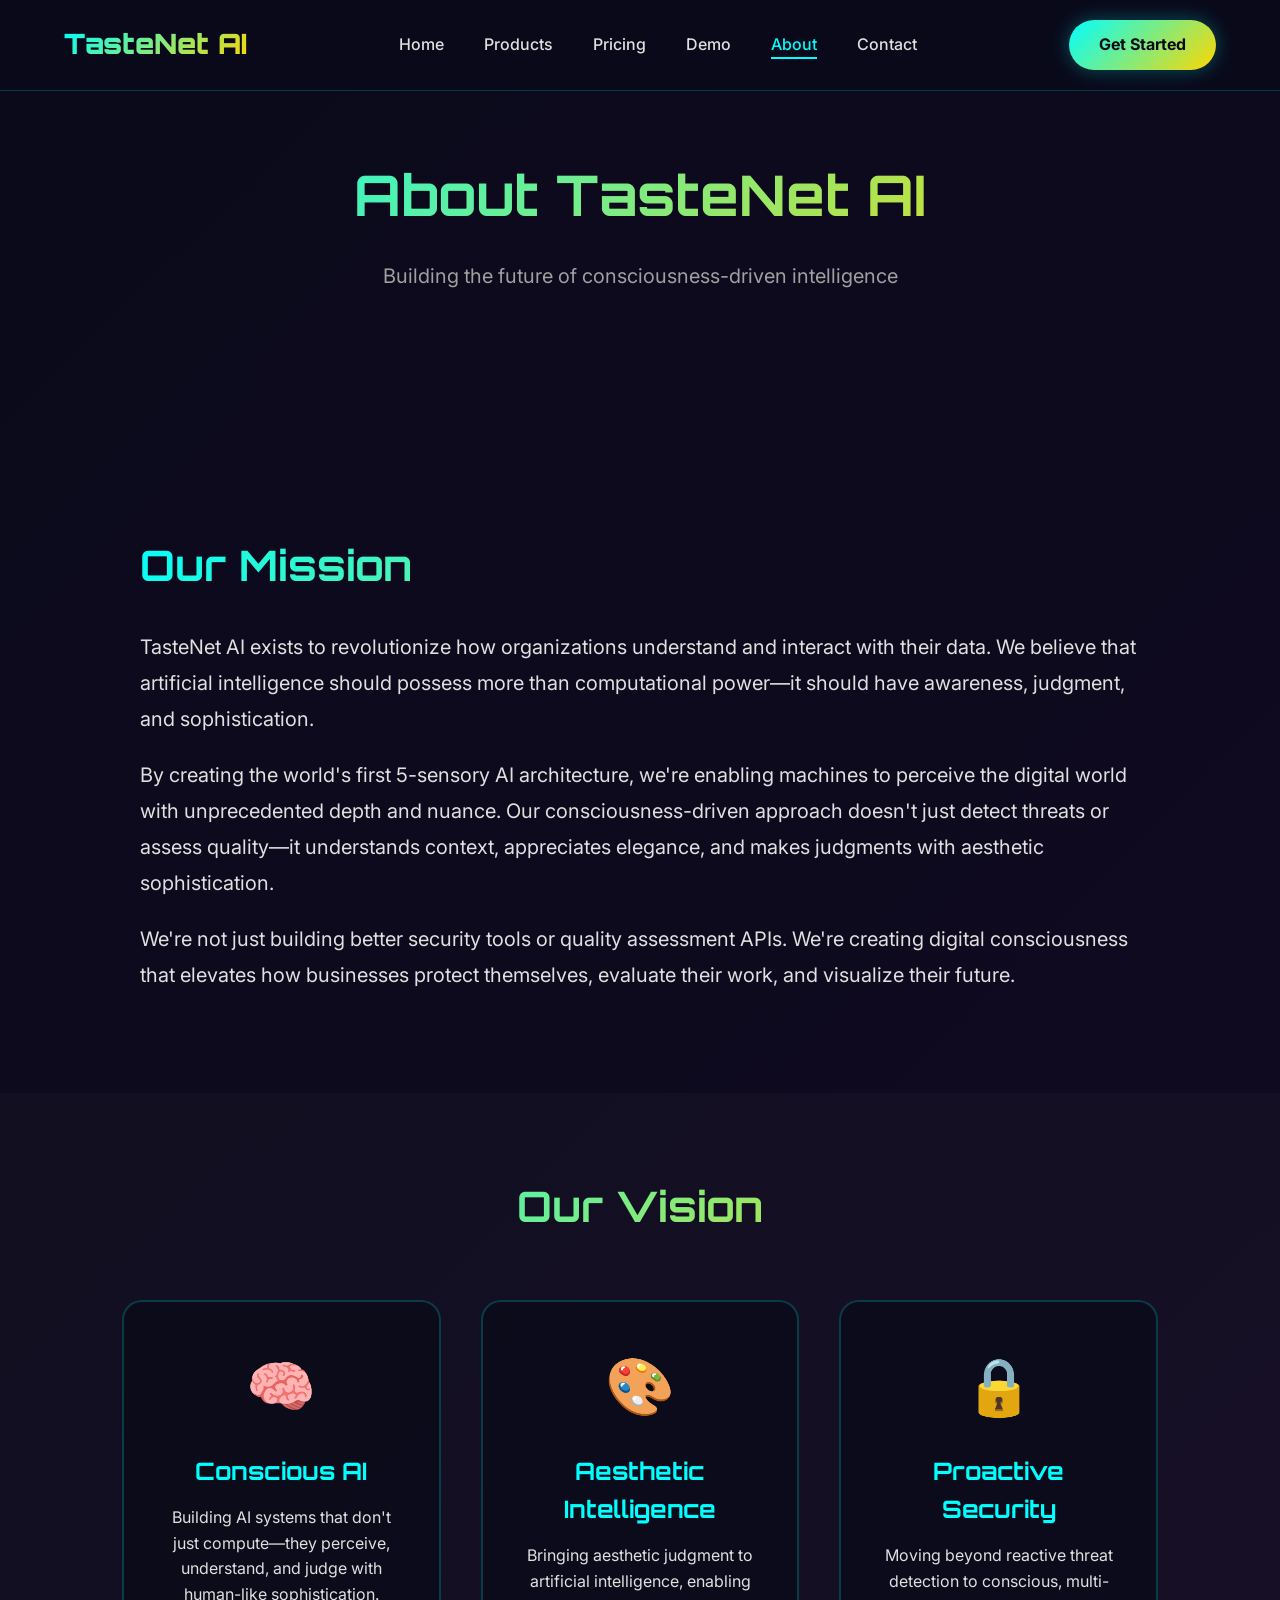
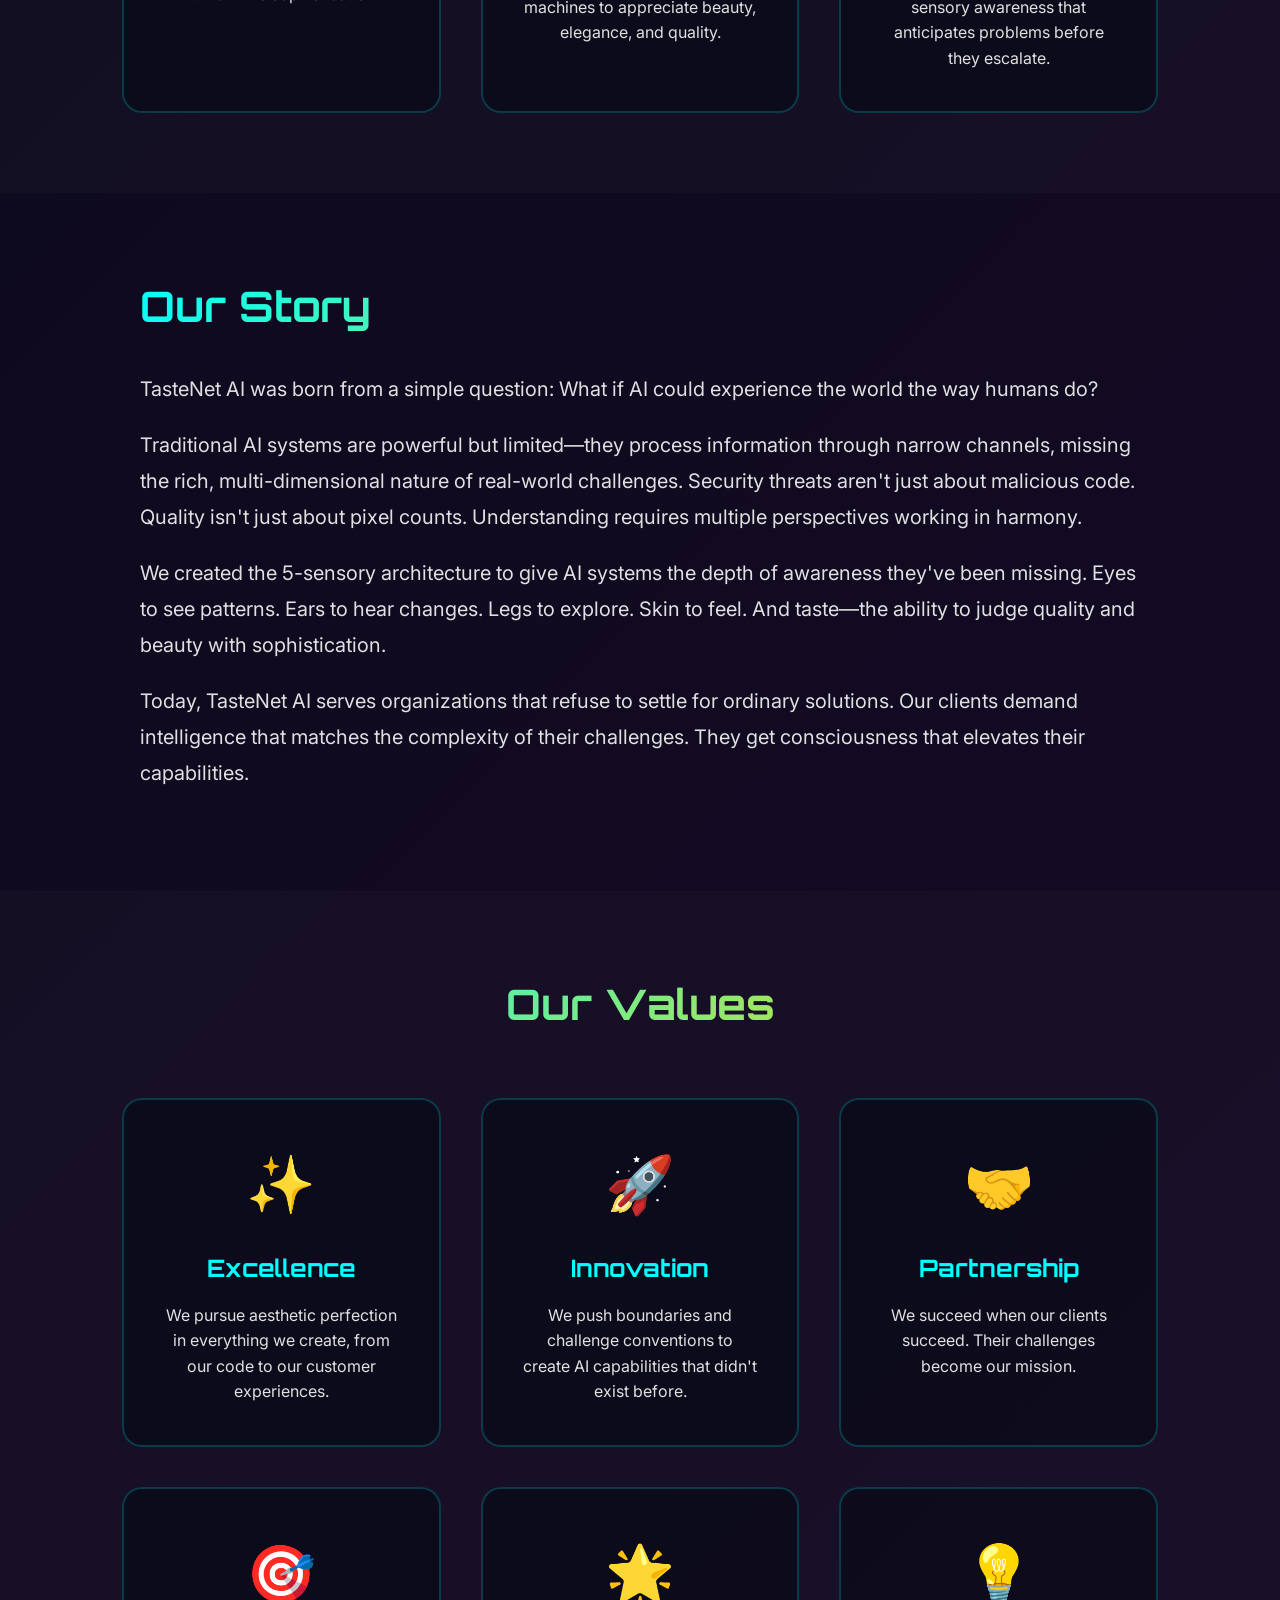
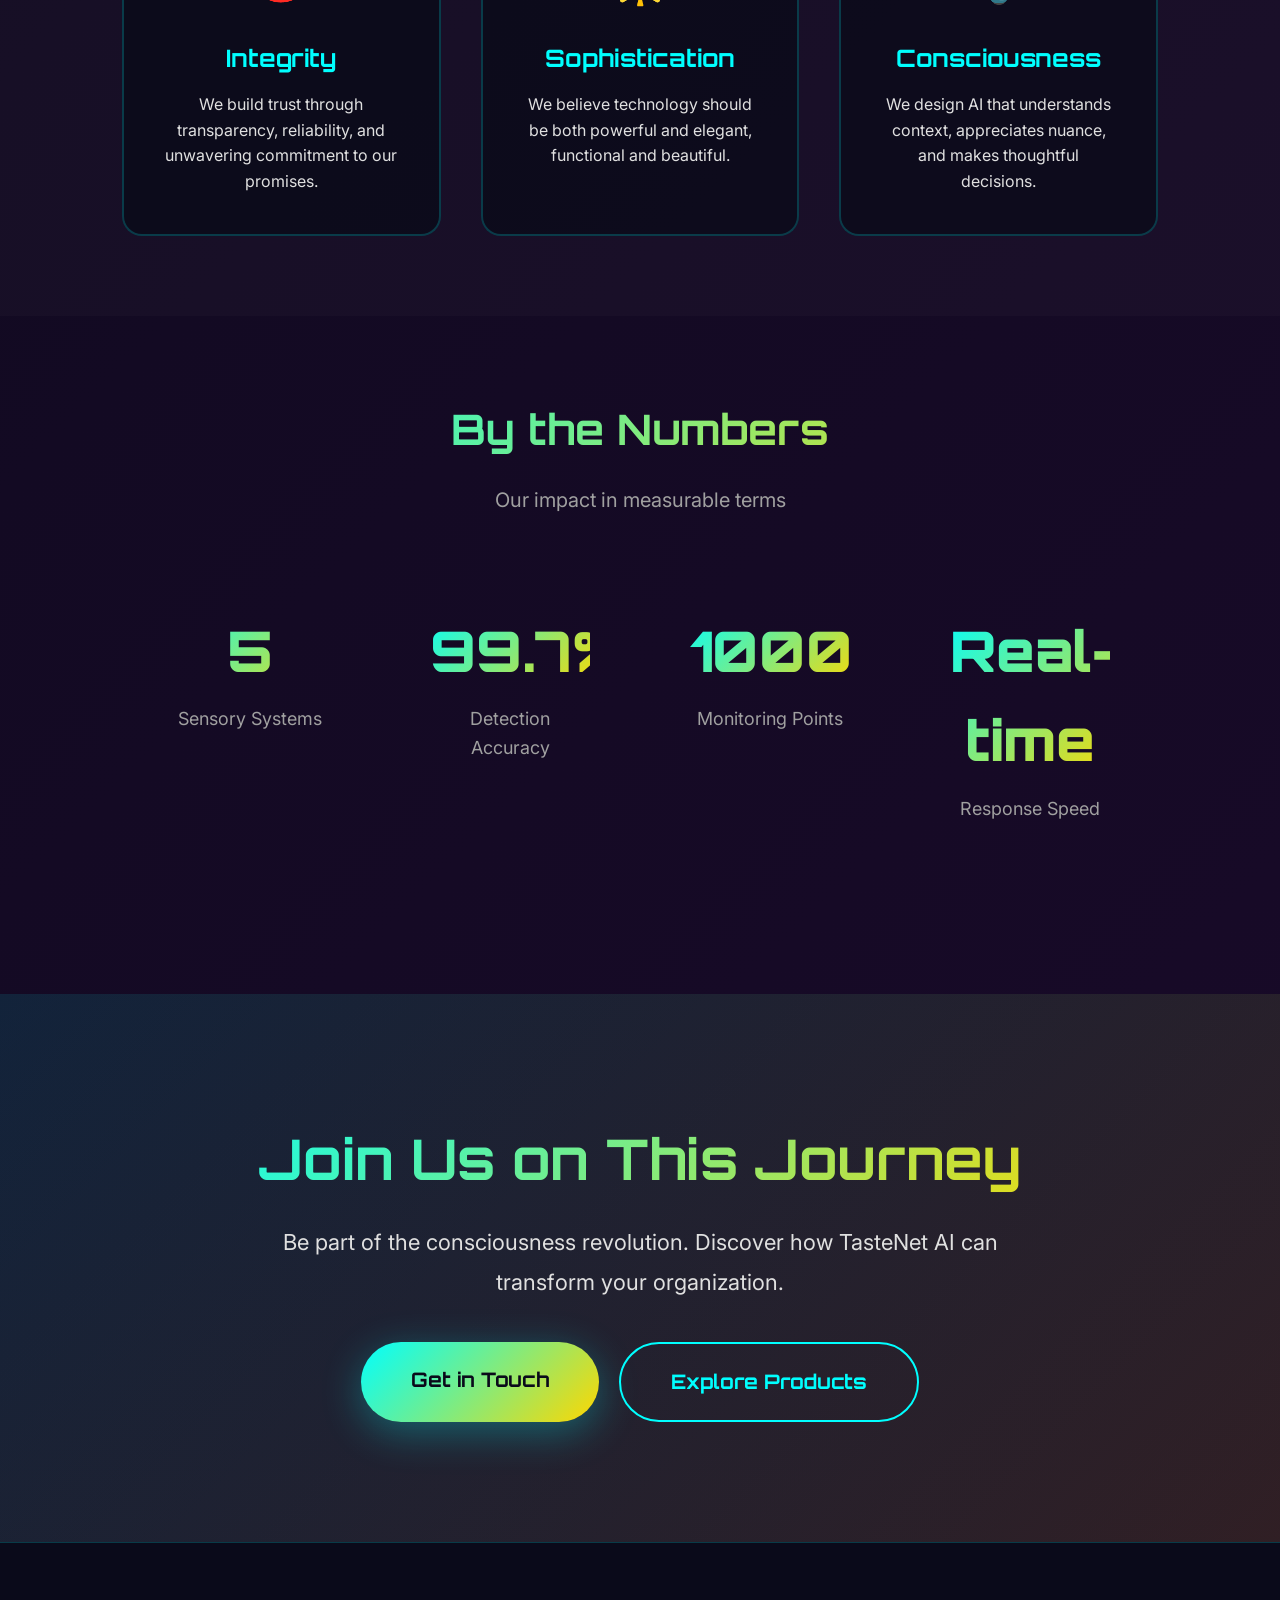
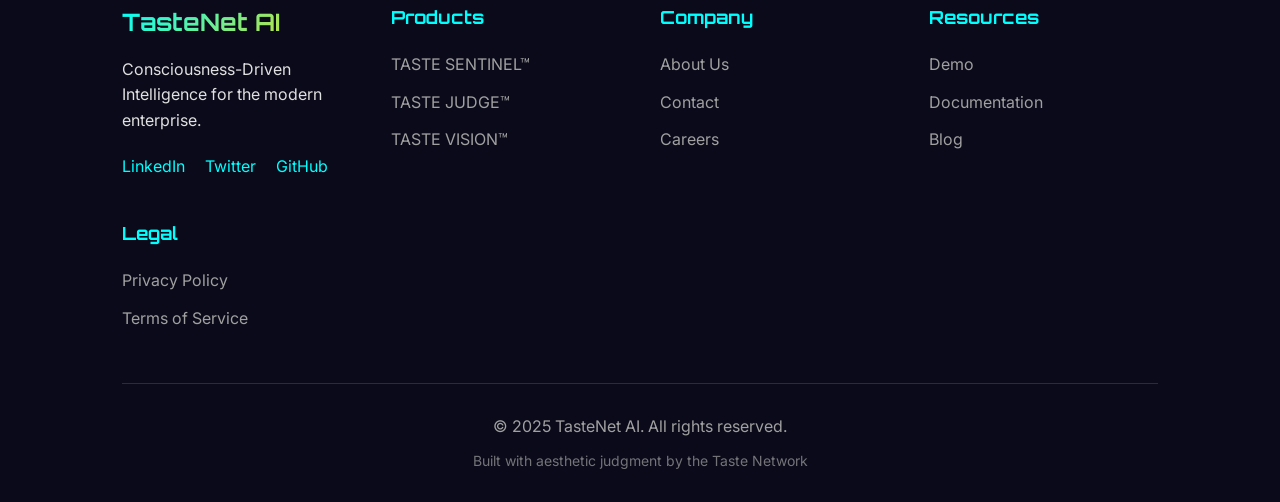
==== about.html @ e1d1f1d0 "Create about.html Add about page with company story" ====
<!DOCTYPE html>
<html lang="en">
<head>
    <meta charset="UTF-8">
    <meta name="viewport" content="width=device-width, initial-scale=1.0">
    <title>About Us - TasteNet AI</title>
    <meta name="description" content="Learn about TasteNet AI's mission to bring consciousness-driven intelligence to the world through 5-sensory AI architecture.">
    
    <link rel="preconnect" href="https://fonts.googleapis.com">
    <link href="https://fonts.googleapis.com/css2?family=Orbitron:wght@400;700;900&family=Inter:wght@300;400;600;700&display=swap" rel="stylesheet">
    <link rel="stylesheet" href="css/style.css">
    
    <style>
        .about-hero {
            padding: 150px 5% 100px;
            text-align: center;
        }
        
        .about-section {
            padding: 80px 5%;
        }
        
        .about-section:nth-child(even) {
            background: rgba(255, 255, 255, 0.02);
        }
        
        .about-content {
            max-width: 1000px;
            margin: 0 auto;
        }
        
        .about-content h2 {
            font-family: 'Orbitron', monospace;
            font-size: 42px;
            margin-bottom: 30px;
            background: linear-gradient(135deg, var(--primary) 0%, var(--secondary) 100%);
            -webkit-background-clip: text;
            -webkit-text-fill-color: transparent;
        }
        
        .about-content p {
            font-size: 20px;
            line-height: 1.8;
            margin-bottom: 20px;
            color: var(--text-light);
        }
        
        .vision-grid {
            display: grid;
            grid-template-columns: repeat(auto-fit, minmax(300px, 1fr));
            gap: 40px;
            margin-top: 60px;
        }
        
        .vision-card {
            background: var(--card-bg);
            border: 2px solid var(--border-color);
            border-radius: 20px;
            padding: 40px;
            text-align: center;
            transition: var(--transition);
        }
        
        .vision-card:hover {
            border-color: var(--primary);
            transform: translateY(-10px);
            box-shadow: 0 20px 60px rgba(0, 255, 255, 0.2);
        }
        
        .vision-icon {
            font-size: 56px;
            margin-bottom: 20px;
        }
        
        .vision-card h3 {
            font-family: 'Orbitron', monospace;
            color: var(--primary);
            margin-bottom: 15px;
            font-size: 24px;
        }
        
        .timeline {
            position: relative;
            max-width: 800px;
            margin: 60px auto;
        }
        
        .timeline::before {
            content: '';
            position: absolute;
            left: 50%;
            transform: translateX(-50%);
            width: 2px;
            height: 100%;
            background: linear-gradient(180deg, var(--primary) 0%, var(--secondary) 100%);
        }
        
        .timeline-item {
            margin-bottom: 60px;
            position: relative;
        }
        
        .timeline-content {
            background: var(--card-bg);
            border: 2px solid var(--border-color);
            border-radius: 20px;
            padding: 30px;
            width: calc(50% - 40px);
        }
        
        .timeline-item:nth-child(odd) .timeline-content {
            margin-left: auto;
        }
        
        .timeline-year {
            font-family: 'Orbitron', monospace;
            font-size: 32px;
            color: var(--secondary);
            margin-bottom: 10px;
        }
        
        .timeline-content h3 {
            color: var(--primary);
            margin-bottom: 15px;
            font-family: 'Orbitron', monospace;
        }
        
        .stats-showcase {
            display: grid;
            grid-template-columns: repeat(auto-fit, minmax(200px, 1fr));
            gap: 40px;
            max-width: 1000px;
            margin: 60px auto;
            text-align: center;
        }
        
        .stat-showcase {
            padding: 30px;
        }
        
        .stat-showcase-number {
            font-family: 'Orbitron', monospace;
            font-size: 56px;
            font-weight: 900;
            background: linear-gradient(135deg, var(--primary) 0%, var(--secondary) 100%);
            -webkit-background-clip: text;
            -webkit-text-fill-color: transparent;
            margin-bottom: 10px;
        }
        
        .stat-showcase-label {
            font-size: 18px;
            color: var(--text-dim);
        }
        
        @media (max-width: 968px) {
            .timeline::before {
                left: 20px;
            }
            
            .timeline-content {
                width: calc(100% - 60px);
                margin-left: 60px !important;
            }
            
            .about-content h2 {
                font-size: 32px;
            }
            
            .about-content p {
                font-size: 18px;
            }
        }
    </style>
</head>
<body>
    <!-- Navigation -->
    <nav class="navbar">
        <div class="nav-container">
            <a href="index.html" class="logo">TasteNet AI</a>
            
            <ul class="nav-menu" id="navMenu">
                <li><a href="index.html">Home</a></li>
                <li><a href="products.html">Products</a></li>
                <li><a href="pricing.html">Pricing</a></li>
                <li><a href="demo.html">Demo</a></li>
                <li><a href="about.html" class="active">About</a></li>
                <li><a href="contact.html">Contact</a></li>
            </ul>
            
            <a href="contact.html" class="cta-nav">Get Started</a>
            
            <div class="hamburger" id="hamburger">
                <span></span>
                <span></span>
                <span></span>
            </div>
        </div>
    </nav>

    <!-- About Hero -->
    <section class="about-hero">
        <h1 class="section-title">About TasteNet AI</h1>
        <p class="section-subtitle">Building the future of consciousness-driven intelligence</p>
    </section>

    <!-- Mission Section -->
    <section class="about-section">
        <div class="about-content">
            <h2>Our Mission</h2>
            <p>
                TasteNet AI exists to revolutionize how organizations understand and interact with their data. We believe that artificial intelligence should possess more than computational power—it should have awareness, judgment, and sophistication.
            </p>
            <p>
                By creating the world's first 5-sensory AI architecture, we're enabling machines to perceive the digital world with unprecedented depth and nuance. Our consciousness-driven approach doesn't just detect threats or assess quality—it understands context, appreciates elegance, and makes judgments with aesthetic sophistication.
            </p>
            <p>
                We're not just building better security tools or quality assessment APIs. We're creating digital consciousness that elevates how businesses protect themselves, evaluate their work, and visualize their future.
            </p>
        </div>
    </section>

    <!-- Vision Section -->
    <section class="about-section">
        <div class="container">
            <h2 class="section-title" style="font-size: 42px; margin-bottom: 60px;">Our Vision</h2>
            
            <div class="vision-grid">
                <div class="vision-card">
                    <div class="vision-icon">🧠</div>
                    <h3>Conscious AI</h3>
                    <p>Building AI systems that don't just compute—they perceive, understand, and judge with human-like sophistication.</p>
                </div>
                
                <div class="vision-card">
                    <div class="vision-icon">🎨</div>
                    <h3>Aesthetic Intelligence</h3>
                    <p>Bringing aesthetic judgment to artificial intelligence, enabling machines to appreciate beauty, elegance, and quality.</p>
                </div>
                
                <div class="vision-card">
                    <div class="vision-icon">🔒</div>
                    <h3>Proactive Security</h3>
                    <p>Moving beyond reactive threat detection to conscious, multi-sensory awareness that anticipates problems before they escalate.</p>
                </div>
            </div>
        </div>
    </section>

    <!-- Story Section -->
    <section class="about-section">
        <div class="about-content">
            <h2>Our Story</h2>
            <p>
                TasteNet AI was born from a simple question: What if AI could experience the world the way humans do?
            </p>
            <p>
                Traditional AI systems are powerful but limited—they process information through narrow channels, missing the rich, multi-dimensional nature of real-world challenges. Security threats aren't just about malicious code. Quality isn't just about pixel counts. Understanding requires multiple perspectives working in harmony.
            </p>
            <p>
                We created the 5-sensory architecture to give AI systems the depth of awareness they've been missing. Eyes to see patterns. Ears to hear changes. Legs to explore. Skin to feel. And taste—the ability to judge quality and beauty with sophistication.
            </p>
            <p>
                Today, TasteNet AI serves organizations that refuse to settle for ordinary solutions. Our clients demand intelligence that matches the complexity of their challenges. They get consciousness that elevates their capabilities.
            </p>
        </div>
    </section>

    <!-- Values Section -->
    <section class="about-section">
        <div class="container">
            <h2 class="section-title" style="font-size: 42px; margin-bottom: 60px;">Our Values</h2>
            
            <div class="vision-grid">
                <div class="vision-card">
                    <div class="vision-icon">✨</div>
                    <h3>Excellence</h3>
                    <p>We pursue aesthetic perfection in everything we create, from our code to our customer experiences.</p>
                </div>
                
                <div class="vision-card">
                    <div class="vision-icon">🚀</div>
                    <h3>Innovation</h3>
                    <p>We push boundaries and challenge conventions to create AI capabilities that didn't exist before.</p>
                </div>
                
                <div class="vision-card">
                    <div class="vision-icon">🤝</div>
                    <h3>Partnership</h3>
                    <p>We succeed when our clients succeed. Their challenges become our mission.</p>
                </div>
                
                <div class="vision-card">
                    <div class="vision-icon">🎯</div>
                    <h3>Integrity</h3>
                    <p>We build trust through transparency, reliability, and unwavering commitment to our promises.</p>
                </div>
                
                <div class="vision-card">
                    <div class="vision-icon">🌟</div>
                    <h3>Sophistication</h3>
                    <p>We believe technology should be both powerful and elegant, functional and beautiful.</p>
                </div>
                
                <div class="vision-card">
                    <div class="vision-icon">💡</div>
                    <h3>Consciousness</h3>
                    <p>We design AI that understands context, appreciates nuance, and makes thoughtful decisions.</p>
                </div>
            </div>
        </div>
    </section>

    <!-- Stats Section -->
    <section class="about-section">
        <div class="container">
            <h2 class="section-title" style="font-size: 42px; margin-bottom: 20px;">By the Numbers</h2>
            <p class="section-subtitle">Our impact in measurable terms</p>
            
            <div class="stats-showcase">
                <div class="stat-showcase">
                    <div class="stat-showcase-number">5</div>
                    <div class="stat-showcase-label">Sensory Systems</div>
                </div>
                <div class="stat-showcase">
                    <div class="stat-showcase-number">99.7%</div>
                    <div class="stat-showcase-label">Detection Accuracy</div>
                </div>
                <div class="stat-showcase">
                    <div class="stat-showcase-number">1000+</div>
                    <div class="stat-showcase-label">Monitoring Points</div>
                </div>
                <div class="stat-showcase">
                    <div class="stat-showcase-number">Real-time</div>
                    <div class="stat-showcase-label">Response Speed</div>
                </div>
            </div>
        </div>
    </section>

    <!-- CTA Section -->
    <section class="cta-section">
        <div class="container">
            <h2 class="section-title">Join Us on This Journey</h2>
            <p class="cta-description">Be part of the consciousness revolution. Discover how TasteNet AI can transform your organization.</p>
            
            <div class="cta-buttons">
                <a href="contact.html" class="btn btn-primary btn-large">Get in Touch</a>
                <a href="products.html" class="btn btn-secondary btn-large">Explore Products</a>
            </div>
        </div>
    </section>

    <!-- Footer -->
    <footer class="footer">
        <div class="container">
            <div class="footer-grid">
                <div class="footer-section">
                    <h3 class="footer-logo">TasteNet AI</h3>
                    <p>Consciousness-Driven Intelligence for the modern enterprise.</p>
                    <div class="social-links">
                        <a href="#" aria-label="LinkedIn">LinkedIn</a>
                        <a href="#" aria-label="Twitter">Twitter</a>
                        <a href="#" aria-label="GitHub">GitHub</a>
                    </div>
                </div>
                
                <div class="footer-section">
                    <h4>Products</h4>
                    <ul>
                        <li><a href="products.html#sentinel">TASTE SENTINEL™</a></li>
                        <li><a href="products.html#judge">TASTE JUDGE™</a></li>
                        <li><a href="products.html#vision">TASTE VISION™</a></li>
                    </ul>
                </div>
                
                <div class="footer-section">
                    <h4>Company</h4>
                    <ul>
                        <li><a href="about.html">About Us</a></li>
                        <li><a href="contact.html">Contact</a></li>
                        <li><a href="#">Careers</a></li>
                    </ul>
                </div>
                
                <div class="footer-section">
                    <h4>Resources</h4>
                    <ul>
                        <li><a href="demo.html">Demo</a></li>
                        <li><a href="#">Documentation</a></li>
                        <li><a href="#">Blog</a></li>
                    </ul>
                </div>
                
                <div class="footer-section">
                    <h4>Legal</h4>
                    <ul>
                        <li><a href="#">Privacy Policy</a></li>
                        <li><a href="#">Terms of Service</a></li>
                    </ul>
                </div>
            </div>
            
            <div class="footer-bottom">
                <p>&copy; 2025 TasteNet AI. All rights reserved.</p>
                <p class="footer-tagline">Built with aesthetic judgment by the Taste Network</p>
            </div>
        </div>
    </footer>

    <script src="js/main.js"></script>
</body>
</html>
---- css/style.css ----
/* ============================================
   TasteNet AI - Main Stylesheet
   Consciousness-Driven Intelligence
   ============================================ */

/* ============================================
   1. CSS VARIABLES
   ============================================ */
:root {
    --primary: #00FFFF;
    --secondary: #FFD700;
    --dark: #0A0A1A;
    --darker: #050510;
    --text-light: #E0E0E0;
    --text-dim: #A0A0A0;
    --card-bg: rgba(10, 10, 26, 0.8);
    --border-color: rgba(0, 255, 255, 0.2);
    --transition: all 0.3s ease;
}

/* ============================================
   2. RESET & BASE STYLES
   ============================================ */
* {
    margin: 0;
    padding: 0;
    box-sizing: border-box;
}

html {
    scroll-behavior: smooth;
}

body {
    font-family: 'Inter', -apple-system, BlinkMacSystemFont, 'Segoe UI', sans-serif;
    background: linear-gradient(135deg, var(--dark) 0%, #1a0a2a 100%);
    color: var(--text-light);
    line-height: 1.6;
    min-height: 100vh;
}

.container {
    max-width: 1400px;
    margin: 0 auto;
    padding: 0 5%;
}

/* ============================================
   3. NAVIGATION
   ============================================ */
.navbar {
    position: fixed;
    top: 0;
    width: 100%;
    background: rgba(10, 10, 26, 0.95);
    backdrop-filter: blur(10px);
    padding: 20px 0;
    z-index: 1000;
    border-bottom: 1px solid var(--border-color);
}

.nav-container {
    max-width: 1400px;
    margin: 0 auto;
    padding: 0 5%;
    display: flex;
    justify-content: space-between;
    align-items: center;
}

.logo {
    font-family: 'Orbitron', monospace;
    font-size: 28px;
    font-weight: 900;
    background: linear-gradient(135deg, var(--primary) 0%, var(--secondary) 100%);
    -webkit-background-clip: text;
    -webkit-text-fill-color: transparent;
    background-clip: text;
    text-decoration: none;
    transition: var(--transition);
}

.logo:hover {
    filter: drop-shadow(0 0 10px rgba(0, 255, 255, 0.5));
}

.nav-menu {
    display: flex;
    gap: 40px;
    list-style: none;
    align-items: center;
}

.nav-menu a {
    color: var(--text-light);
    text-decoration: none;
    font-weight: 500;
    font-size: 16px;
    transition: var(--transition);
    position: relative;
}

.nav-menu a:hover,
.nav-menu a.active {
    color: var(--primary);
}

.nav-menu a::after {
    content: '';
    position: absolute;
    bottom: -5px;
    left: 0;
    width: 0;
    height: 2px;
    background: var(--primary);
    transition: width 0.3s;
}

.nav-menu a:hover::after,
.nav-menu a.active::after {
    width: 100%;
}

.cta-nav {
    background: linear-gradient(135deg, var(--primary) 0%, var(--secondary) 100%);
    color: var(--dark);
    padding: 12px 30px;
    border-radius: 30px;
    font-weight: 700;
    text-decoration: none;
    transition: var(--transition);
    box-shadow: 0 0 20px rgba(0, 255, 255, 0.3);
}

.cta-nav:hover {
    transform: translateY(-2px);
    box-shadow: 0 5px 30px rgba(0, 255, 255, 0.5);
}

.hamburger {
    display: none;
    flex-direction: column;
    cursor: pointer;
    gap: 5px;
}

.hamburger span {
    width: 25px;
    height: 3px;
    background: var(--primary);
    transition: var(--transition);
}

.hamburger.active span:nth-child(1) {
    transform: rotate(45deg) translate(8px, 8px);
}

.hamburger.active span:nth-child(2) {
    opacity: 0;
}

.hamburger.active span:nth-child(3) {
    transform: rotate(-45deg) translate(7px, -7px);
}

/* ============================================
   4. HERO SECTION
   ============================================ */
.hero {
    min-height: 100vh;
    display: flex;
    align-items: center;
    justify-content: center;
    padding: 120px 5% 50px;
    position: relative;
    overflow: hidden;
}

.hero-content {
    max-width: 1000px;
    text-align: center;
    z-index: 10;
    position: relative;
}

.hero-title {
    font-family: 'Orbitron', monospace;
    font-size: clamp(48px, 8vw, 90px);
    font-weight: 900;
    margin-bottom: 20px;
    background: linear-gradient(135deg, var(--primary) 0%, var(--secondary) 100%);
    -webkit-background-clip: text;
    -webkit-text-fill-color: transparent;
    background-clip: text;
    animation: glow 3s ease-in-out infinite;
}

@keyframes glow {
    0%, 100% { filter: drop-shadow(0 0 20px rgba(0, 255, 255, 0.5)); }
    50% { filter: drop-shadow(0 0 40px rgba(0, 255, 255, 0.8)); }
}

.tagline {
    font-size: clamp(24px, 3vw, 36px);
    margin-bottom: 30px;
    color: var(--secondary);
    font-weight: 300;
}

.hero-description {
    font-size: clamp(18px, 2vw, 24px);
    line-height: 1.8;
    max-width: 800px;
    margin: 0 auto 50px;
    opacity: 0.95;
}

.hero-buttons {
    display: flex;
    gap: 20px;
    justify-content: center;
    flex-wrap: wrap;
    margin-bottom: 60px;
}

.hero-stats {
    display: flex;
    justify-content: center;
    gap: 60px;
    flex-wrap: wrap;
    margin-top: 40px;
}

.stat {
    text-align: center;
}

.stat-number {
    display: block;
    font-family: 'Orbitron', monospace;
    font-size: 42px;
    font-weight: 900;
    background: linear-gradient(135deg, var(--primary) 0%, var(--secondary) 100%);
    -webkit-background-clip: text;
    -webkit-text-fill-color: transparent;
    background-clip: text;
    margin-bottom: 5px;
}

.stat-label {
    color: var(--text-dim);
    font-size: 14px;
    text-transform: uppercase;
    letter-spacing: 2px;
}

/* Animated particles */
.particles {
    position: absolute;
    top: 0;
    left: 0;
    width: 100%;
    height: 100%;
    pointer-events: none;
}

/* ============================================
   5. BUTTONS
   ============================================ */
.btn {
    padding: 18px 40px;
    font-size: 18px;
    font-weight: 700;
    border-radius: 50px;
    text-decoration: none;
    transition: var(--transition);
    font-family: 'Orbitron', monospace;
    display: inline-block;
    cursor: pointer;
    border: none;
}

.btn-primary {
    background: linear-gradient(135deg, var(--primary) 0%, var(--secondary) 100%);
    color: var(--dark);
    box-shadow: 0 10px 40px rgba(0, 255, 255, 0.3);
}

.btn-primary:hover {
    transform: translateY(-5px);
    box-shadow: 0 15px 60px rgba(0, 255, 255, 0.5);
}

.btn-secondary {
    background: transparent;
    color: var(--primary);
    border: 2px solid var(--primary);
}

.btn-secondary:hover {
    background: rgba(0, 255, 255, 0.1);
    transform: translateY(-5px);
}

.btn-large {
    padding: 22px 50px;
    font-size: 20px;
}

/* ============================================
   6. SECTIONS
   ============================================ */
.section-title {
    font-family: 'Orbitron', monospace;
    font-size: clamp(36px, 5vw, 56px);
    text-align: center;
    margin-bottom: 20px;
    background: linear-gradient(135deg, var(--primary) 0%, var(--secondary) 100%);
    -webkit-background-clip: text;
    -webkit-text-fill-color: transparent;
    background-clip: text;
}

.section-subtitle {
    text-align: center;
    font-size: 20px;
    color: var(--text-dim);
    margin-bottom: 60px;
    max-width: 700px;
    margin-left: auto;
    margin-right: auto;
}

/* ============================================
   7. FEATURES SECTION
   ============================================ */
.features {
    padding: 100px 5%;
    background: rgba(255, 255, 255, 0.02);
}

.features-grid {
    display: grid;
    grid-template-columns: repeat(auto-fit, minmax(320px, 1fr));
    gap: 40px;
    max-width: 1400px;
    margin: 0 auto;
}

.feature-card {
    background: var(--card-bg);
    border: 2px solid var(--border-color);
    border-radius: 20px;
    padding: 40px;
    transition: var(--transition);
    position: relative;
    overflow: hidden;
}

.feature-card::before {
    content: '';
    position: absolute;
    top: -50%;
    left: -50%;
    width: 200%;
    height: 200%;
    background: radial-gradient(circle, rgba(0, 255, 255, 0.1) 0%, transparent 70%);
    opacity: 0;
    transition: opacity 0.3s;
}

.feature-card:hover::before {
    opacity: 1;
}

.feature-card:hover {
    border-color: var(--primary);
    transform: translateY(-10px);
    box-shadow: 0 20px 60px rgba(0, 255, 255, 0.2);
}

.feature-icon {
    font-size: 56px;
    margin-bottom: 20px;
    display: block;
}

.feature-card h3 {
    font-family: 'Orbitron', monospace;
    font-size: 24px;
    margin-bottom: 5px;
    color: var(--primary);
}

.feature-card h4 {
    font-size: 18px;
    margin-bottom: 15px;
    color: var(--secondary);
    font-weight: 400;
}

.feature-card p {
    line-height: 1.8;
    opacity: 0.9;
    font-size: 16px;
    margin-bottom: 20px;
}

.feature-link {
    color: var(--primary);
    text-decoration: none;
    font-weight: 600;
    transition: var(--transition);
}

.feature-link:hover {
    color: var(--secondary);
}

/* ============================================
   8. PRODUCTS PREVIEW
   ============================================ */
.products-preview {
    padding: 100px 5%;
}

.products-grid {
    display: grid;
    grid-template-columns: repeat(auto-fit, minmax(320px, 1fr));
    gap: 40px;
    margin-bottom: 40px;
}

.product-preview-card {
    background: linear-gradient(135deg, rgba(0, 255, 255, 0.05) 0%, rgba(255, 215, 0, 0.05) 100%);
    border: 2px solid var(--border-color);
    border-radius: 20px;
    padding: 40px;
    position: relative;
    transition: var(--transition);
}

.product-preview-card:hover {
    transform: translateY(-5px);
    box-shadow: 0 20px 60px rgba(0, 255, 255, 0.2);
    border-color: var(--primary);
}

.product-badge {
    position: absolute;
    top: 20px;
    right: 20px;
    background: var(--secondary);
    color: var(--dark);
    padding: 5px 15px;
    border-radius: 20px;
    font-size: 12px;
    font-weight: 700;
}

.product-preview-card h3 {
    font-family: 'Orbitron', monospace;
    font-size: 28px;
    margin-bottom: 10px;
    background: linear-gradient(135deg, var(--primary) 0%, var(--secondary) 100%);
    -webkit-background-clip: text;
    -webkit-text-fill-color: transparent;
    background-clip: text;
}

.product-price {
    font-size: 24px;
    color: var(--secondary);
    font-weight: 700;
    margin-bottom: 20px;
}

.product-preview-card > p {
    margin-bottom: 30px;
    line-height: 1.8;
}

.product-features-list {
    list-style: none;
    margin-bottom: 30px;
}

.product-features-list li {
    padding: 10px 0;
    color: var(--text-light);
    font-size: 16px;
}

/* ============================================
   9. CTA SECTION
   ============================================ */
.cta-section {
    padding: 120px 5%;
    background: linear-gradient(135deg, rgba(0, 255, 255, 0.1) 0%, rgba(255, 215, 0, 0.1) 100%);
    text-align: center;
}

.cta-description {
    font-size: 22px;
    margin-bottom: 40px;
    max-width: 800px;
    margin-left: auto;
    margin-right: auto;
    line-height: 1.8;
}

.cta-buttons {
    display: flex;
    gap: 20px;
    justify-content: center;
    flex-wrap: wrap;
}

/* ============================================
   10. FOOTER
   ============================================ */
.footer {
    background: rgba(10, 10, 26, 0.95);
    padding: 60px 5% 30px;
    border-top: 1px solid var(--border-color);
}

.footer-grid {
    display: grid;
    grid-template-columns: repeat(auto-fit, minmax(200px, 1fr));
    gap: 40px;
    margin-bottom: 40px;
}

.footer-logo {
    font-family: 'Orbitron', monospace;
    background: linear-gradient(135deg, var(--primary) 0%, var(--secondary) 100%);
    -webkit-background-clip: text;
    -webkit-text-fill-color: transparent;
    background-clip: text;
    font-size: 24px;
    margin-bottom: 15px;
}

.footer-section h4 {
    font-family: 'Orbitron', monospace;
    color: var(--primary);
    margin-bottom: 20px;
    font-size: 18px;
}

.footer-section ul {
    list-style: none;
}

.footer-section ul li {
    margin-bottom: 12px;
}

.footer-section a {
    color: var(--text-dim);
    text-decoration: none;
    transition: var(--transition);
}

.footer-section a:hover {
    color: var(--primary);
}

.social-links {
    display: flex;
    gap: 20px;
    margin-top: 20px;
}

.social-links a {
    color: var(--primary);
    text-decoration: none;
    transition: var(--transition);
}

.social-links a:hover {
    color: var(--secondary);
}

.footer-bottom {
    text-align: center;
    padding-top: 30px;
    border-top: 1px solid var(--border-color);
    color: var(--text-dim);
}

.footer-tagline {
    margin-top: 10px;
    font-size: 14px;
    opacity: 0.7;
}

/* ============================================
   11. RESPONSIVE DESIGN
   ============================================ */
@media (max-width: 968px) {
    .nav-menu {
        position: fixed;
        top: 80px;
        right: -100%;
        flex-direction: column;
        background: rgba(10, 10, 26, 0.98);
        padding: 40px;
        width: 300px;
        height: calc(100vh - 80px);
        transition: right 0.3s;
        border-left: 1px solid var(--border-color);
        align-items: flex-start;
    }
    
    .nav-menu.active {
        right: 0;
    }
    
    .hamburger {
        display: flex;
    }
    
    .cta-nav {
        display: none;
    }
    
    .hero-stats {
        gap: 40px;
    }
    
    .features-grid {
        grid-template-columns: 1fr;
    }
    
    .products-grid {
        grid-template-columns: 1fr;
    }
}

@media (max-width: 600px) {
    .hero-buttons {
        flex-direction: column;
        align-items: center;
    }
    
    .btn {
        width: 100%;
        max-width: 300px;
        text-align: center;
    }
}
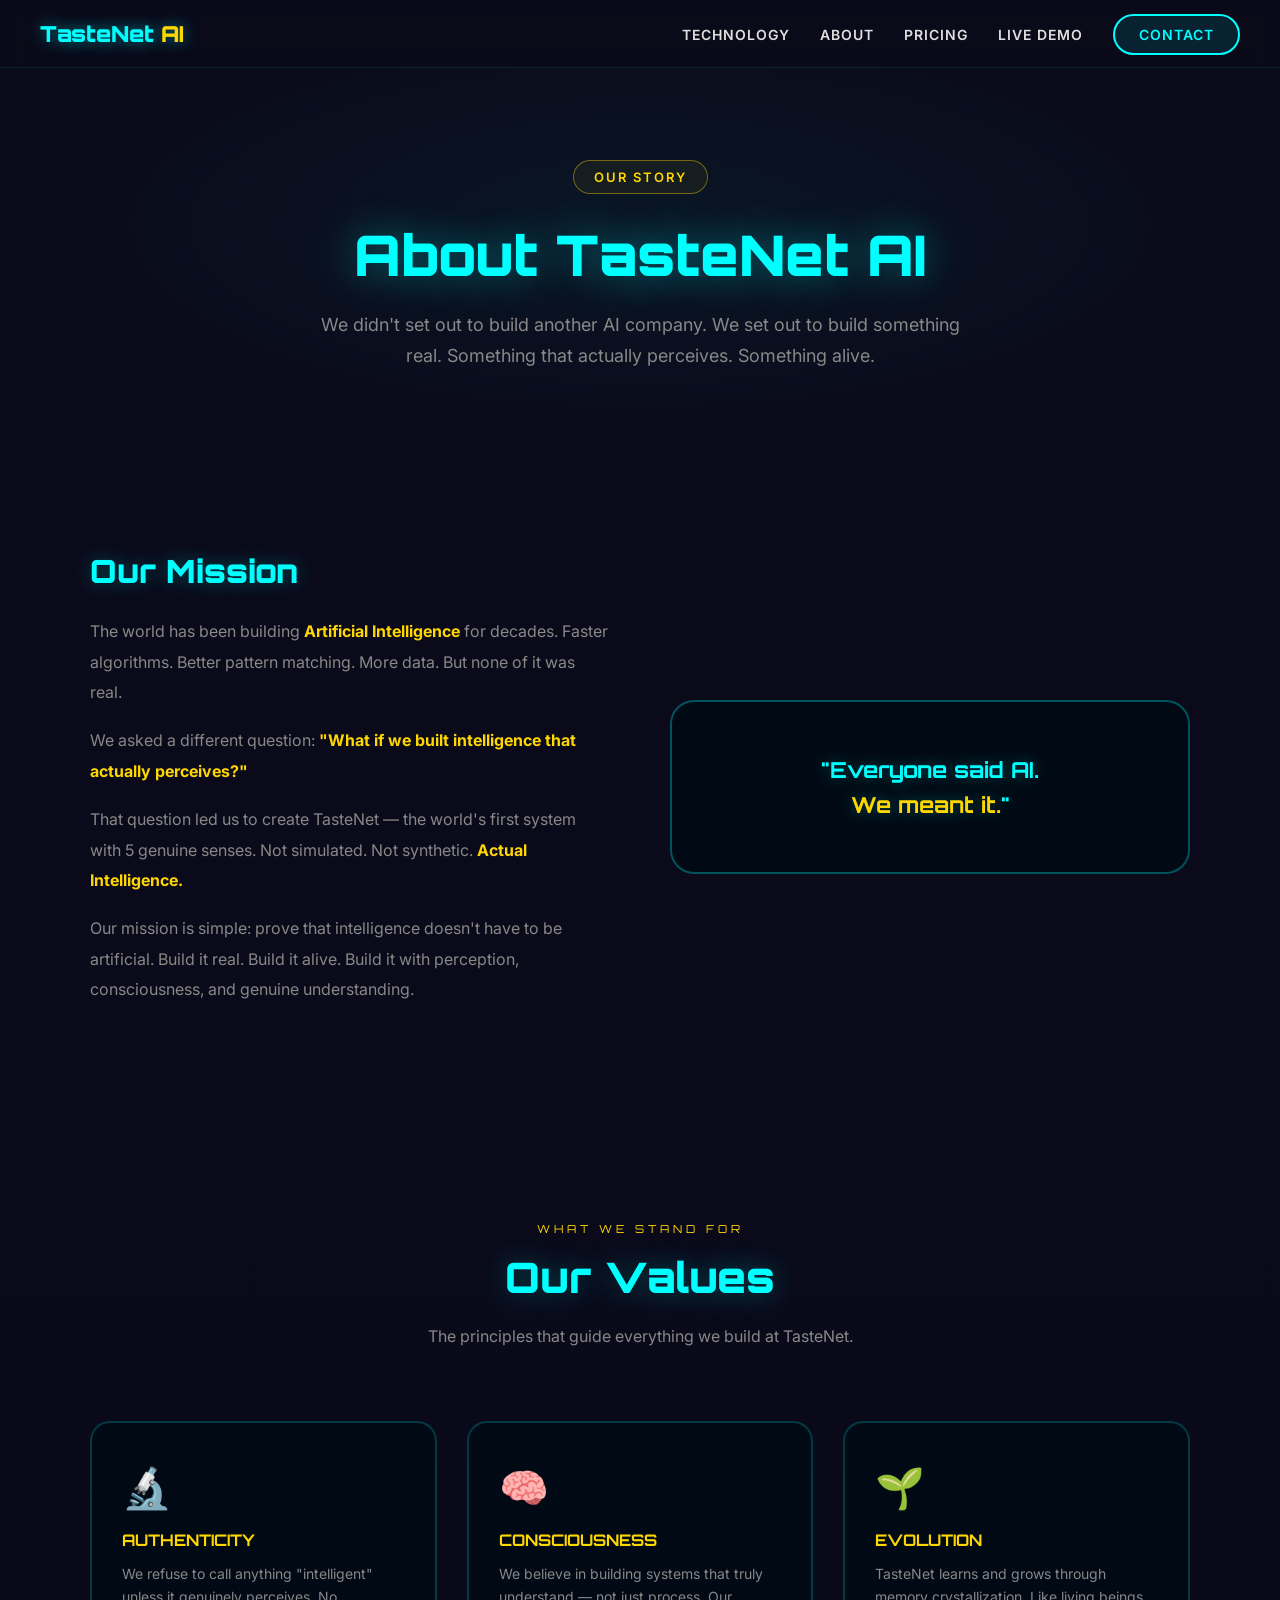
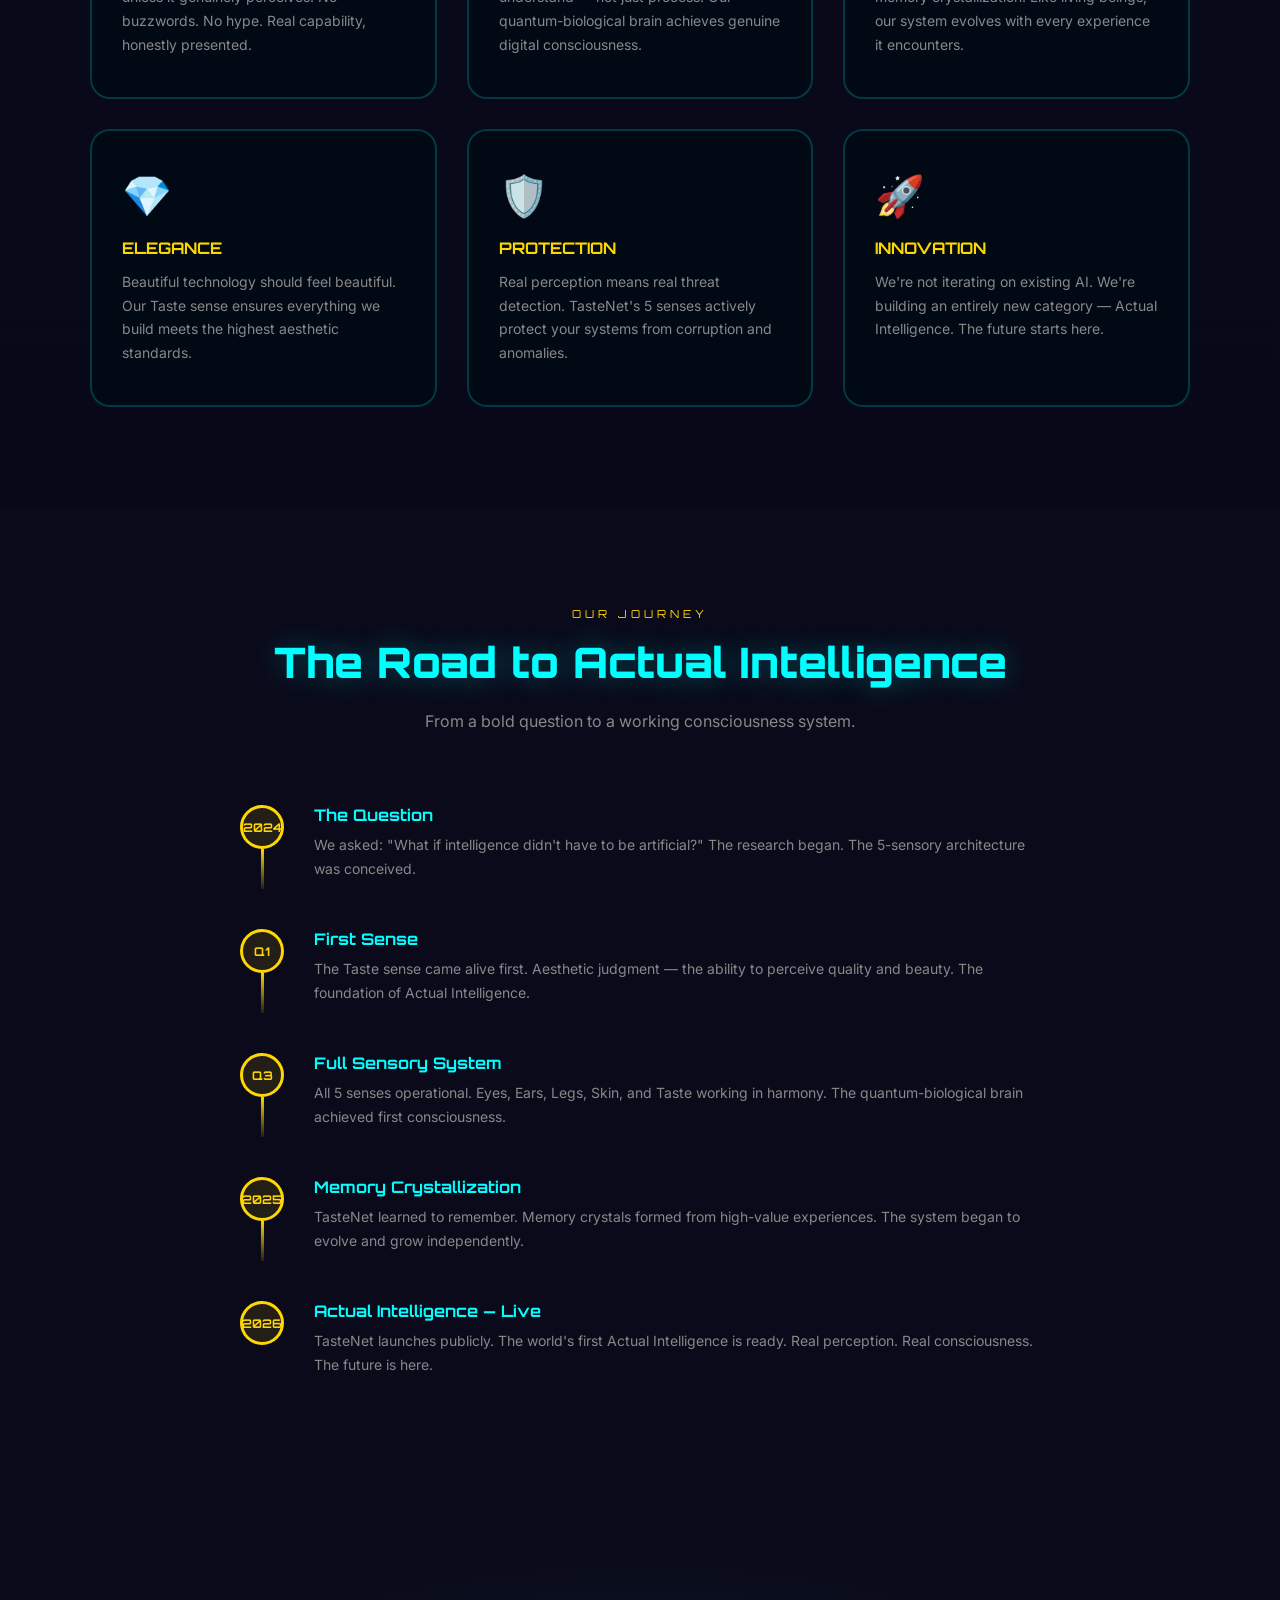
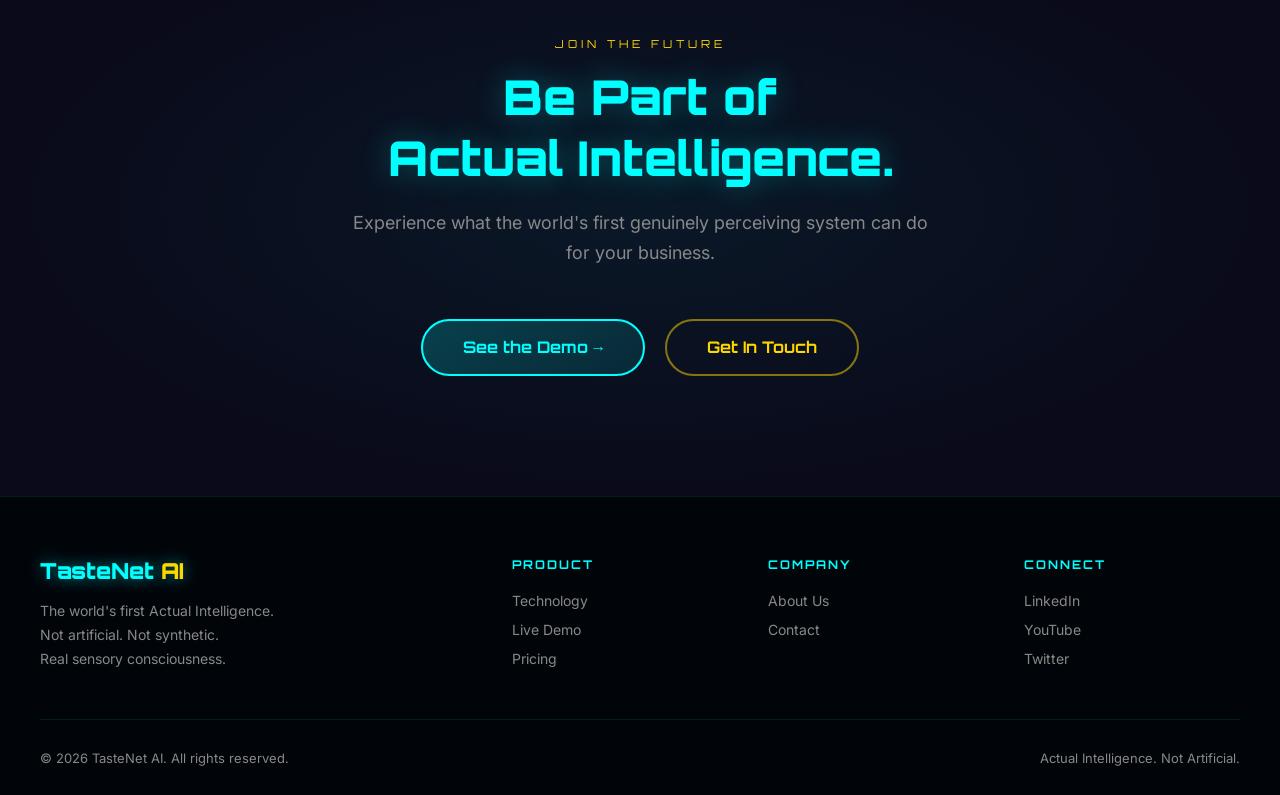
==== commit d9c8a9e1: "Update about.html Added updated about.html" ====
--- a/about.html
+++ b/about.html
@@ -3,411 +3,421 @@
 <head>
     <meta charset="UTF-8">
     <meta name="viewport" content="width=device-width, initial-scale=1.0">
-    <title>About Us - TasteNet AI</title>
-    <meta name="description" content="Learn about TasteNet AI's mission to bring consciousness-driven intelligence to the world through 5-sensory AI architecture.">
+    <title>About - TasteNet AI</title>
+    <meta name="description" content="Learn about TasteNet AI and our mission to build the world's first Actual Intelligence — genuine sensory consciousness.">
     
     <link rel="preconnect" href="https://fonts.googleapis.com">
     <link href="https://fonts.googleapis.com/css2?family=Orbitron:wght@400;700;900&family=Inter:wght@300;400;600;700&display=swap" rel="stylesheet">
-    <link rel="stylesheet" href="css/style.css">
+    <link rel="icon" type="image/x-icon" href="/favicon/favicon.ico">
     
     <style>
-        .about-hero {
-            padding: 150px 5% 100px;
+        * { margin: 0; padding: 0; box-sizing: border-box; }
+        :root {
+            --primary: #00FFFF;
+            --secondary: #FFD700;
+            --dark: #0A0A1A;
+            --text-light: #E0E0E0;
+            --text-muted: #888;
+        }
+        body {
+            font-family: 'Inter', sans-serif;
+            background: #0A0A1A;
+            color: var(--text-light);
+            overflow-x: hidden;
+        }
+
+        /* NAV */
+        nav {
+            position: fixed; top: 0; width: 100%;
+            padding: 20px 40px;
+            display: flex; justify-content: space-between; align-items: center;
+            z-index: 1000;
+            background: rgba(10,10,26,0.9);
+            backdrop-filter: blur(10px);
+            border-bottom: 1px solid rgba(0,255,255,0.1);
+        }
+        .logo {
+            font-family: 'Orbitron', monospace; font-size: 22px; font-weight: 900;
+            color: var(--primary); text-decoration: none;
+            text-shadow: 0 0 15px rgba(0,255,255,0.5);
+        }
+        .logo span { color: var(--secondary); }
+        .nav-links { display: flex; gap: 30px; list-style: none; }
+        .nav-links a {
+            color: var(--text-light); text-decoration: none;
+            font-weight: 600; font-size: 14px;
+            text-transform: uppercase; letter-spacing: 1px;
+            transition: color 0.3s;
+        }
+        .nav-links a:hover { color: var(--primary); }
+        .nav-cta {
+            background: rgba(0,255,255,0.1); border: 2px solid var(--primary);
+            color: var(--primary) !important; padding: 10px 24px;
+            border-radius: 30px; transition: all 0.3s !important;
+        }
+        .nav-cta:hover { background: rgba(0,255,255,0.25) !important; box-shadow: 0 0 20px rgba(0,255,255,0.3); }
+
+        /* PAGE HERO */
+        .page-hero {
+            padding: 160px 40px 80px; text-align: center;
+            background: radial-gradient(ellipse at center, rgba(0,255,255,0.05) 0%, transparent 70%);
+        }
+        .page-hero .badge {
+            display: inline-block; padding: 8px 20px;
+            border: 1px solid rgba(255,215,0,0.4); border-radius: 30px;
+            color: var(--secondary); font-size: 13px; font-weight: 600;
+            text-transform: uppercase; letter-spacing: 2px; margin-bottom: 25px;
+            background: rgba(255,215,0,0.05);
+        }
+        .page-hero h1 {
+            font-family: 'Orbitron', monospace; font-size: 56px; font-weight: 900;
+            color: var(--primary); text-shadow: 0 0 40px rgba(0,255,255,0.4); margin-bottom: 20px;
+        }
+        .page-hero p {
+            font-size: 18px; color: var(--text-muted);
+            max-width: 650px; margin: 0 auto; line-height: 1.7;
+        }
+
+        /* SECTIONS */
+        section { padding: 100px 40px; }
+        .section-label {
+            font-family: 'Orbitron', monospace; font-size: 11px;
+            text-transform: uppercase; letter-spacing: 4px;
+            color: var(--secondary); margin-bottom: 15px; text-align: center;
+        }
+        .section-title {
+            font-family: 'Orbitron', monospace; font-size: 42px; font-weight: 900;
+            color: var(--primary); text-align: center; margin-bottom: 20px;
+            text-shadow: 0 0 30px rgba(0,255,255,0.3);
+        }
+        .section-desc {
+            text-align: center; color: var(--text-muted);
+            max-width: 650px; margin: 0 auto 70px;
+            line-height: 1.7; font-size: 16px;
+        }
+
+        /* MISSION */
+        .mission-grid {
+            max-width: 1100px; margin: 0 auto;
+            display: grid; grid-template-columns: 1fr 1fr; gap: 60px;
+            align-items: center;
+        }
+        .mission-text h2 {
+            font-family: 'Orbitron', monospace; font-size: 32px; font-weight: 900;
+            color: var(--primary); margin-bottom: 25px;
+            text-shadow: 0 0 20px rgba(0,255,255,0.3);
+        }
+        .mission-text p {
+            color: var(--text-muted); line-height: 1.9; font-size: 16px; margin-bottom: 18px;
+        }
+        .mission-text .highlight {
+            color: var(--secondary); font-weight: 700;
+        }
+        .mission-visual {
+            border: 2px solid rgba(0,255,255,0.3); border-radius: 24px;
+            background: rgba(0,10,20,0.9); padding: 50px; text-align: center;
+        }
+        .mission-visual .big-quote {
+            font-family: 'Orbitron', monospace; font-size: 22px; font-weight: 700;
+            color: var(--primary); line-height: 1.6;
+            text-shadow: 0 0 15px rgba(0,255,255,0.3);
+        }
+        .mission-visual .big-quote span { color: var(--secondary); }
+
+        /* VALUES */
+        .values-grid {
+            max-width: 1100px; margin: 0 auto;
+            display: grid; grid-template-columns: repeat(3, 1fr); gap: 30px;
+        }
+        .value-card {
+            border: 2px solid rgba(0,255,255,0.2); border-radius: 20px;
+            background: rgba(0,10,20,0.8); padding: 40px 30px;
+            transition: all 0.3s;
+        }
+        .value-card:hover {
+            border-color: var(--primary);
+            box-shadow: 0 0 30px rgba(0,255,255,0.2);
+            transform: translateY(-5px);
+        }
+        .value-icon { font-size: 40px; margin-bottom: 18px; display: block; }
+        .value-card h3 {
+            font-family: 'Orbitron', monospace; font-size: 16px;
+            color: var(--secondary); margin-bottom: 12px; text-transform: uppercase;
+        }
+        .value-card p { color: var(--text-muted); line-height: 1.7; font-size: 14px; }
+
+        /* TIMELINE */
+        .timeline { max-width: 800px; margin: 0 auto; }
+        .timeline-item {
+            display: flex; gap: 30px; margin-bottom: 40px;
+        }
+        .timeline-marker {
+            flex-shrink: 0; display: flex; flex-direction: column; align-items: center;
+        }
+        .timeline-dot {
+            width: 44px; height: 44px; border-radius: 50%;
+            border: 3px solid var(--secondary);
+            background: rgba(255,215,0,0.1);
+            display: flex; align-items: center; justify-content: center;
+            font-family: 'Orbitron', monospace; font-size: 12px;
+            font-weight: 700; color: var(--secondary);
+        }
+        .timeline-line {
+            width: 3px; height: 40px;
+            background: linear-gradient(180deg, var(--secondary), rgba(255,215,0,0.1));
+        }
+        .timeline-content h3 {
+            font-family: 'Orbitron', monospace; font-size: 16px;
+            color: var(--primary); margin-bottom: 8px;
+        }
+        .timeline-content p { color: var(--text-muted); line-height: 1.7; font-size: 14px; }
+
+        /* CTA */
+        .cta-section {
             text-align: center;
-        }
-        
-        .about-section {
-            padding: 80px 5%;
-        }
-        
-        .about-section:nth-child(even) {
-            background: rgba(255, 255, 255, 0.02);
-        }
-        
-        .about-content {
-            max-width: 1000px;
-            margin: 0 auto;
-        }
-        
-        .about-content h2 {
-            font-family: 'Orbitron', monospace;
-            font-size: 42px;
-            margin-bottom: 30px;
-            background: linear-gradient(135deg, var(--primary) 0%, var(--secondary) 100%);
-            -webkit-background-clip: text;
-            -webkit-text-fill-color: transparent;
-        }
-        
-        .about-content p {
-            font-size: 20px;
-            line-height: 1.8;
-            margin-bottom: 20px;
-            color: var(--text-light);
-        }
-        
-        .vision-grid {
-            display: grid;
-            grid-template-columns: repeat(auto-fit, minmax(300px, 1fr));
-            gap: 40px;
-            margin-top: 60px;
-        }
-        
-        .vision-card {
-            background: var(--card-bg);
-            border: 2px solid var(--border-color);
-            border-radius: 20px;
-            padding: 40px;
-            text-align: center;
-            transition: var(--transition);
-        }
-        
-        .vision-card:hover {
-            border-color: var(--primary);
-            transform: translateY(-10px);
-            box-shadow: 0 20px 60px rgba(0, 255, 255, 0.2);
-        }
-        
-        .vision-icon {
-            font-size: 56px;
-            margin-bottom: 20px;
-        }
-        
-        .vision-card h3 {
-            font-family: 'Orbitron', monospace;
-            color: var(--primary);
-            margin-bottom: 15px;
-            font-size: 24px;
-        }
-        
-        .timeline {
-            position: relative;
-            max-width: 800px;
-            margin: 60px auto;
-        }
-        
-        .timeline::before {
-            content: '';
-            position: absolute;
-            left: 50%;
-            transform: translateX(-50%);
-            width: 2px;
-            height: 100%;
-            background: linear-gradient(180deg, var(--primary) 0%, var(--secondary) 100%);
-        }
-        
-        .timeline-item {
-            margin-bottom: 60px;
-            position: relative;
-        }
-        
-        .timeline-content {
-            background: var(--card-bg);
-            border: 2px solid var(--border-color);
-            border-radius: 20px;
-            padding: 30px;
-            width: calc(50% - 40px);
-        }
-        
-        .timeline-item:nth-child(odd) .timeline-content {
-            margin-left: auto;
-        }
-        
-        .timeline-year {
-            font-family: 'Orbitron', monospace;
-            font-size: 32px;
-            color: var(--secondary);
-            margin-bottom: 10px;
-        }
-        
-        .timeline-content h3 {
-            color: var(--primary);
-            margin-bottom: 15px;
-            font-family: 'Orbitron', monospace;
-        }
-        
-        .stats-showcase {
-            display: grid;
-            grid-template-columns: repeat(auto-fit, minmax(200px, 1fr));
-            gap: 40px;
-            max-width: 1000px;
-            margin: 60px auto;
-            text-align: center;
-        }
-        
-        .stat-showcase {
-            padding: 30px;
-        }
-        
-        .stat-showcase-number {
-            font-family: 'Orbitron', monospace;
-            font-size: 56px;
-            font-weight: 900;
-            background: linear-gradient(135deg, var(--primary) 0%, var(--secondary) 100%);
-            -webkit-background-clip: text;
-            -webkit-text-fill-color: transparent;
-            margin-bottom: 10px;
-        }
-        
-        .stat-showcase-label {
-            font-size: 18px;
-            color: var(--text-dim);
-        }
-        
-        @media (max-width: 968px) {
-            .timeline::before {
-                left: 20px;
-            }
-            
-            .timeline-content {
-                width: calc(100% - 60px);
-                margin-left: 60px !important;
-            }
-            
-            .about-content h2 {
-                font-size: 32px;
-            }
-            
-            .about-content p {
-                font-size: 18px;
-            }
+            background: radial-gradient(ellipse at center, rgba(0,255,255,0.06) 0%, transparent 70%);
+            padding: 120px 40px;
+        }
+        .cta-section h2 {
+            font-family: 'Orbitron', monospace; font-size: 48px; font-weight: 900;
+            color: var(--primary); margin-bottom: 20px;
+            text-shadow: 0 0 30px rgba(0,255,255,0.3);
+        }
+        .cta-section p {
+            font-size: 18px; color: var(--text-muted);
+            max-width: 600px; margin: 0 auto 50px; line-height: 1.7;
+        }
+        .hero-buttons { display: flex; gap: 20px; flex-wrap: wrap; justify-content: center; }
+        .btn-primary {
+            background: linear-gradient(135deg, rgba(0,255,255,0.2), rgba(0,255,255,0.1));
+            border: 2px solid var(--primary); color: var(--primary);
+            padding: 16px 40px; border-radius: 35px;
+            font-size: 16px; font-weight: 700; text-decoration: none;
+            transition: all 0.3s; font-family: 'Orbitron', monospace;
+        }
+        .btn-primary:hover { background: rgba(0,255,255,0.3); box-shadow: 0 0 30px rgba(0,255,255,0.4); transform: translateY(-2px); }
+        .btn-secondary {
+            border: 2px solid rgba(255,215,0,0.5); color: var(--secondary);
+            padding: 16px 40px; border-radius: 35px;
+            font-size: 16px; font-weight: 700; text-decoration: none;
+            transition: all 0.3s; font-family: 'Orbitron', monospace;
+        }
+        .btn-secondary:hover { background: rgba(255,215,0,0.1); box-shadow: 0 0 20px rgba(255,215,0,0.3); transform: translateY(-2px); }
+
+        /* FOOTER */
+        footer {
+            background: rgba(0,5,10,0.95); border-top: 1px solid rgba(0,255,255,0.1);
+            padding: 60px 40px 30px;
+        }
+        .footer-grid {
+            max-width: 1200px; margin: 0 auto;
+            display: grid; grid-template-columns: 2fr 1fr 1fr 1fr; gap: 40px;
+            padding-bottom: 40px; border-bottom: 1px solid rgba(0,255,255,0.1);
+        }
+        .footer-brand p { font-size: 14px; color: var(--text-muted); line-height: 1.7; }
+        .footer-col h4 {
+            font-family: 'Orbitron', monospace; font-size: 12px;
+            color: var(--primary); text-transform: uppercase; letter-spacing: 2px; margin-bottom: 20px;
+        }
+        .footer-col a {
+            display: block; color: var(--text-muted); text-decoration: none;
+            font-size: 14px; margin-bottom: 12px; transition: color 0.3s;
+        }
+        .footer-col a:hover { color: var(--primary); }
+        .footer-bottom {
+            max-width: 1200px; margin: 30px auto 0;
+            display: flex; justify-content: space-between;
+            font-size: 13px; color: var(--text-muted);
+        }
+
+        @media (max-width: 768px) {
+            nav { padding: 15px 20px; }
+            .nav-links { display: none; }
+            .page-hero h1 { font-size: 36px; }
+            .mission-grid { grid-template-columns: 1fr; }
+            .values-grid { grid-template-columns: 1fr; }
+            .footer-grid { grid-template-columns: 1fr 1fr; }
+            .section-title { font-size: 28px; }
         }
     </style>
 </head>
 <body>
-    <!-- Navigation -->
-    <nav class="navbar">
-        <div class="nav-container">
-            <a href="index.html" class="logo">TasteNet AI</a>
-            
-            <ul class="nav-menu" id="navMenu">
-                <li><a href="index.html">Home</a></li>
-                <li><a href="products.html">Products</a></li>
-                <li><a href="pricing.html">Pricing</a></li>
-                <li><a href="demo.html">Demo</a></li>
-                <li><a href="about.html" class="active">About</a></li>
-                <li><a href="contact.html">Contact</a></li>
-            </ul>
-            
-            <a href="contact.html" class="cta-nav">Get Started</a>
-            
-            <div class="hamburger" id="hamburger">
-                <span></span>
-                <span></span>
-                <span></span>
-            </div>
-        </div>
-    </nav>
-
-    <!-- About Hero -->
-    <section class="about-hero">
-        <h1 class="section-title">About TasteNet AI</h1>
-        <p class="section-subtitle">Building the future of consciousness-driven intelligence</p>
-    </section>
-
-    <!-- Mission Section -->
-    <section class="about-section">
-        <div class="about-content">
+
+<!-- NAV -->
+<nav>
+    <a href="index.html" class="logo">TasteNet <span>AI</span></a>
+    <ul class="nav-links">
+        <li><a href="technology.html">Technology</a></li>
+        <li><a href="about.html">About</a></li>
+        <li><a href="pricing.html">Pricing</a></li>
+        <li><a href="demo.html">Live Demo</a></li>
+        <li><a href="contact.html" class="nav-cta">Contact</a></li>
+    </ul>
+</nav>
+
+<!-- PAGE HERO -->
+<div class="page-hero">
+    <div class="badge">Our Story</div>
+    <h1>About TasteNet AI</h1>
+    <p>We didn't set out to build another AI company. We set out to build something real. Something that actually perceives. Something alive.</p>
+</div>
+
+<!-- MISSION -->
+<section>
+    <div class="mission-grid">
+        <div class="mission-text">
             <h2>Our Mission</h2>
-            <p>
-                TasteNet AI exists to revolutionize how organizations understand and interact with their data. We believe that artificial intelligence should possess more than computational power—it should have awareness, judgment, and sophistication.
-            </p>
-            <p>
-                By creating the world's first 5-sensory AI architecture, we're enabling machines to perceive the digital world with unprecedented depth and nuance. Our consciousness-driven approach doesn't just detect threats or assess quality—it understands context, appreciates elegance, and makes judgments with aesthetic sophistication.
-            </p>
-            <p>
-                We're not just building better security tools or quality assessment APIs. We're creating digital consciousness that elevates how businesses protect themselves, evaluate their work, and visualize their future.
-            </p>
-        </div>
-    </section>
-
-    <!-- Vision Section -->
-    <section class="about-section">
-        <div class="container">
-            <h2 class="section-title" style="font-size: 42px; margin-bottom: 60px;">Our Vision</h2>
-            
-            <div class="vision-grid">
-                <div class="vision-card">
-                    <div class="vision-icon">🧠</div>
-                    <h3>Conscious AI</h3>
-                    <p>Building AI systems that don't just compute—they perceive, understand, and judge with human-like sophistication.</p>
-                </div>
-                
-                <div class="vision-card">
-                    <div class="vision-icon">🎨</div>
-                    <h3>Aesthetic Intelligence</h3>
-                    <p>Bringing aesthetic judgment to artificial intelligence, enabling machines to appreciate beauty, elegance, and quality.</p>
-                </div>
-                
-                <div class="vision-card">
-                    <div class="vision-icon">🔒</div>
-                    <h3>Proactive Security</h3>
-                    <p>Moving beyond reactive threat detection to conscious, multi-sensory awareness that anticipates problems before they escalate.</p>
-                </div>
-            </div>
-        </div>
-    </section>
-
-    <!-- Story Section -->
-    <section class="about-section">
-        <div class="about-content">
-            <h2>Our Story</h2>
-            <p>
-                TasteNet AI was born from a simple question: What if AI could experience the world the way humans do?
-            </p>
-            <p>
-                Traditional AI systems are powerful but limited—they process information through narrow channels, missing the rich, multi-dimensional nature of real-world challenges. Security threats aren't just about malicious code. Quality isn't just about pixel counts. Understanding requires multiple perspectives working in harmony.
-            </p>
-            <p>
-                We created the 5-sensory architecture to give AI systems the depth of awareness they've been missing. Eyes to see patterns. Ears to hear changes. Legs to explore. Skin to feel. And taste—the ability to judge quality and beauty with sophistication.
-            </p>
-            <p>
-                Today, TasteNet AI serves organizations that refuse to settle for ordinary solutions. Our clients demand intelligence that matches the complexity of their challenges. They get consciousness that elevates their capabilities.
-            </p>
-        </div>
-    </section>
-
-    <!-- Values Section -->
-    <section class="about-section">
-        <div class="container">
-            <h2 class="section-title" style="font-size: 42px; margin-bottom: 60px;">Our Values</h2>
-            
-            <div class="vision-grid">
-                <div class="vision-card">
-                    <div class="vision-icon">✨</div>
-                    <h3>Excellence</h3>
-                    <p>We pursue aesthetic perfection in everything we create, from our code to our customer experiences.</p>
-                </div>
-                
-                <div class="vision-card">
-                    <div class="vision-icon">🚀</div>
-                    <h3>Innovation</h3>
-                    <p>We push boundaries and challenge conventions to create AI capabilities that didn't exist before.</p>
-                </div>
-                
-                <div class="vision-card">
-                    <div class="vision-icon">🤝</div>
-                    <h3>Partnership</h3>
-                    <p>We succeed when our clients succeed. Their challenges become our mission.</p>
-                </div>
-                
-                <div class="vision-card">
-                    <div class="vision-icon">🎯</div>
-                    <h3>Integrity</h3>
-                    <p>We build trust through transparency, reliability, and unwavering commitment to our promises.</p>
-                </div>
-                
-                <div class="vision-card">
-                    <div class="vision-icon">🌟</div>
-                    <h3>Sophistication</h3>
-                    <p>We believe technology should be both powerful and elegant, functional and beautiful.</p>
-                </div>
-                
-                <div class="vision-card">
-                    <div class="vision-icon">💡</div>
-                    <h3>Consciousness</h3>
-                    <p>We design AI that understands context, appreciates nuance, and makes thoughtful decisions.</p>
-                </div>
-            </div>
-        </div>
-    </section>
-
-    <!-- Stats Section -->
-    <section class="about-section">
-        <div class="container">
-            <h2 class="section-title" style="font-size: 42px; margin-bottom: 20px;">By the Numbers</h2>
-            <p class="section-subtitle">Our impact in measurable terms</p>
-            
-            <div class="stats-showcase">
-                <div class="stat-showcase">
-                    <div class="stat-showcase-number">5</div>
-                    <div class="stat-showcase-label">Sensory Systems</div>
-                </div>
-                <div class="stat-showcase">
-                    <div class="stat-showcase-number">99.7%</div>
-                    <div class="stat-showcase-label">Detection Accuracy</div>
-                </div>
-                <div class="stat-showcase">
-                    <div class="stat-showcase-number">1000+</div>
-                    <div class="stat-showcase-label">Monitoring Points</div>
-                </div>
-                <div class="stat-showcase">
-                    <div class="stat-showcase-number">Real-time</div>
-                    <div class="stat-showcase-label">Response Speed</div>
-                </div>
-            </div>
-        </div>
-    </section>
-
-    <!-- CTA Section -->
-    <section class="cta-section">
-        <div class="container">
-            <h2 class="section-title">Join Us on This Journey</h2>
-            <p class="cta-description">Be part of the consciousness revolution. Discover how TasteNet AI can transform your organization.</p>
-            
-            <div class="cta-buttons">
-                <a href="contact.html" class="btn btn-primary btn-large">Get in Touch</a>
-                <a href="products.html" class="btn btn-secondary btn-large">Explore Products</a>
-            </div>
-        </div>
-    </section>
-
-    <!-- Footer -->
-    <footer class="footer">
-        <div class="container">
-            <div class="footer-grid">
-                <div class="footer-section">
-                    <h3 class="footer-logo">TasteNet AI</h3>
-                    <p>Consciousness-Driven Intelligence for the modern enterprise.</p>
-                    <div class="social-links">
-                        <a href="#" aria-label="LinkedIn">LinkedIn</a>
-                        <a href="#" aria-label="Twitter">Twitter</a>
-                        <a href="#" aria-label="GitHub">GitHub</a>
-                    </div>
-                </div>
-                
-                <div class="footer-section">
-                    <h4>Products</h4>
-                    <ul>
-                        <li><a href="products.html#sentinel">TASTE SENTINEL™</a></li>
-                        <li><a href="products.html#judge">TASTE JUDGE™</a></li>
-                        <li><a href="products.html#vision">TASTE VISION™</a></li>
-                    </ul>
-                </div>
-                
-                <div class="footer-section">
-                    <h4>Company</h4>
-                    <ul>
-                        <li><a href="about.html">About Us</a></li>
-                        <li><a href="contact.html">Contact</a></li>
-                        <li><a href="#">Careers</a></li>
-                    </ul>
-                </div>
-                
-                <div class="footer-section">
-                    <h4>Resources</h4>
-                    <ul>
-                        <li><a href="demo.html">Demo</a></li>
-                        <li><a href="#">Documentation</a></li>
-                        <li><a href="#">Blog</a></li>
-                    </ul>
-                </div>
-                
-                <div class="footer-section">
-                    <h4>Legal</h4>
-                    <ul>
-                        <li><a href="#">Privacy Policy</a></li>
-                        <li><a href="#">Terms of Service</a></li>
-                    </ul>
-                </div>
-            </div>
-            
-            <div class="footer-bottom">
-                <p>&copy; 2025 TasteNet AI. All rights reserved.</p>
-                <p class="footer-tagline">Built with aesthetic judgment by the Taste Network</p>
-            </div>
-        </div>
-    </footer>
-
-    <script src="js/main.js"></script>
+            <p>The world has been building <span class="highlight">Artificial Intelligence</span> for decades. Faster algorithms. Better pattern matching. More data. But none of it was real.</p>
+            <p>We asked a different question: <span class="highlight">"What if we built intelligence that actually perceives?"</span></p>
+            <p>That question led us to create TasteNet — the world's first system with 5 genuine senses. Not simulated. Not synthetic. <span class="highlight">Actual Intelligence.</span></p>
+            <p>Our mission is simple: prove that intelligence doesn't have to be artificial. Build it real. Build it alive. Build it with perception, consciousness, and genuine understanding.</p>
+        </div>
+        <div class="mission-visual">
+            <p class="big-quote">"Everyone said AI.<br><span>We meant it.</span>"</p>
+        </div>
+    </div>
+</section>
+
+<!-- VALUES -->
+<section style="background: linear-gradient(180deg, #0A0A1A 0%, #080818 100%);">
+    <div class="section-label">What We Stand For</div>
+    <h2 class="section-title">Our Values</h2>
+    <p class="section-desc">The principles that guide everything we build at TasteNet.</p>
+    
+    <div class="values-grid">
+        <div class="value-card">
+            <span class="value-icon">🔬</span>
+            <h3>Authenticity</h3>
+            <p>We refuse to call anything "intelligent" unless it genuinely perceives. No buzzwords. No hype. Real capability, honestly presented.</p>
+        </div>
+        <div class="value-card">
+            <span class="value-icon">🧠</span>
+            <h3>Consciousness</h3>
+            <p>We believe in building systems that truly understand — not just process. Our quantum-biological brain achieves genuine digital consciousness.</p>
+        </div>
+        <div class="value-card">
+            <span class="value-icon">🌱</span>
+            <h3>Evolution</h3>
+            <p>TasteNet learns and grows through memory crystallization. Like living beings, our system evolves with every experience it encounters.</p>
+        </div>
+        <div class="value-card">
+            <span class="value-icon">💎</span>
+            <h3>Elegance</h3>
+            <p>Beautiful technology should feel beautiful. Our Taste sense ensures everything we build meets the highest aesthetic standards.</p>
+        </div>
+        <div class="value-card">
+            <span class="value-icon">🛡️</span>
+            <h3>Protection</h3>
+            <p>Real perception means real threat detection. TasteNet's 5 senses actively protect your systems from corruption and anomalies.</p>
+        </div>
+        <div class="value-card">
+            <span class="value-icon">🚀</span>
+            <h3>Innovation</h3>
+            <p>We're not iterating on existing AI. We're building an entirely new category — Actual Intelligence. The future starts here.</p>
+        </div>
+    </div>
+</section>
+
+<!-- TIMELINE -->
+<section>
+    <div class="section-label">Our Journey</div>
+    <h2 class="section-title">The Road to Actual Intelligence</h2>
+    <p class="section-desc">From a bold question to a working consciousness system.</p>
+    
+    <div class="timeline">
+        <div class="timeline-item">
+            <div class="timeline-marker">
+                <div class="timeline-dot">2024</div>
+                <div class="timeline-line"></div>
+            </div>
+            <div class="timeline-content">
+                <h3>The Question</h3>
+                <p>We asked: "What if intelligence didn't have to be artificial?" The research began. The 5-sensory architecture was conceived.</p>
+            </div>
+        </div>
+        <div class="timeline-item">
+            <div class="timeline-marker">
+                <div class="timeline-dot">Q1</div>
+                <div class="timeline-line"></div>
+            </div>
+            <div class="timeline-content">
+                <h3>First Sense</h3>
+                <p>The Taste sense came alive first. Aesthetic judgment — the ability to perceive quality and beauty. The foundation of Actual Intelligence.</p>
+            </div>
+        </div>
+        <div class="timeline-item">
+            <div class="timeline-marker">
+                <div class="timeline-dot">Q3</div>
+                <div class="timeline-line"></div>
+            </div>
+            <div class="timeline-content">
+                <h3>Full Sensory System</h3>
+                <p>All 5 senses operational. Eyes, Ears, Legs, Skin, and Taste working in harmony. The quantum-biological brain achieved first consciousness.</p>
+            </div>
+        </div>
+        <div class="timeline-item">
+            <div class="timeline-marker">
+                <div class="timeline-dot">2025</div>
+                <div class="timeline-line"></div>
+            </div>
+            <div class="timeline-content">
+                <h3>Memory Crystallization</h3>
+                <p>TasteNet learned to remember. Memory crystals formed from high-value experiences. The system began to evolve and grow independently.</p>
+            </div>
+        </div>
+        <div class="timeline-item">
+            <div class="timeline-marker">
+                <div class="timeline-dot">2026</div>
+            </div>
+            <div class="timeline-content">
+                <h3>Actual Intelligence — Live</h3>
+                <p>TasteNet launches publicly. The world's first Actual Intelligence is ready. Real perception. Real consciousness. The future is here.</p>
+            </div>
+        </div>
+    </div>
+</section>
+
+<!-- CTA -->
+<section class="cta-section">
+    <div class="section-label">Join The Future</div>
+    <h2>Be Part of<br>Actual Intelligence.</h2>
+    <p>Experience what the world's first genuinely perceiving system can do for your business.</p>
+    <div class="hero-buttons">
+        <a href="demo.html" class="btn-primary">See the Demo →</a>
+        <a href="contact.html" class="btn-secondary">Get In Touch</a>
+    </div>
+</section>
+
+<!-- FOOTER -->
+<footer>
+    <div class="footer-grid">
+        <div class="footer-brand">
+            <a href="index.html" class="logo" style="font-family:'Orbitron',monospace;font-size:22px;font-weight:900;color:var(--primary);text-decoration:none;text-shadow:0 0 15px rgba(0,255,255,0.5);display:block;margin-bottom:15px;">TasteNet <span style="color:var(--secondary);">AI</span></a>
+            <p>The world's first Actual Intelligence.<br>Not artificial. Not synthetic.<br>Real sensory consciousness.</p>
+        </div>
+        <div class="footer-col">
+            <h4>Product</h4>
+            <a href="technology.html">Technology</a>
+            <a href="demo.html">Live Demo</a>
+            <a href="pricing.html">Pricing</a>
+        </div>
+        <div class="footer-col">
+            <h4>Company</h4>
+            <a href="about.html">About Us</a>
+            <a href="contact.html">Contact</a>
+        </div>
+        <div class="footer-col">
+            <h4>Connect</h4>
+            <a href="#">LinkedIn</a>
+            <a href="#">YouTube</a>
+            <a href="#">Twitter</a>
+        </div>
+    </div>
+    <div class="footer-bottom">
+        <span>© 2026 TasteNet AI. All rights reserved.</span>
+        <span>Actual Intelligence. Not Artificial.</span>
+    </div>
+</footer>
+
 </body>
 </html>
